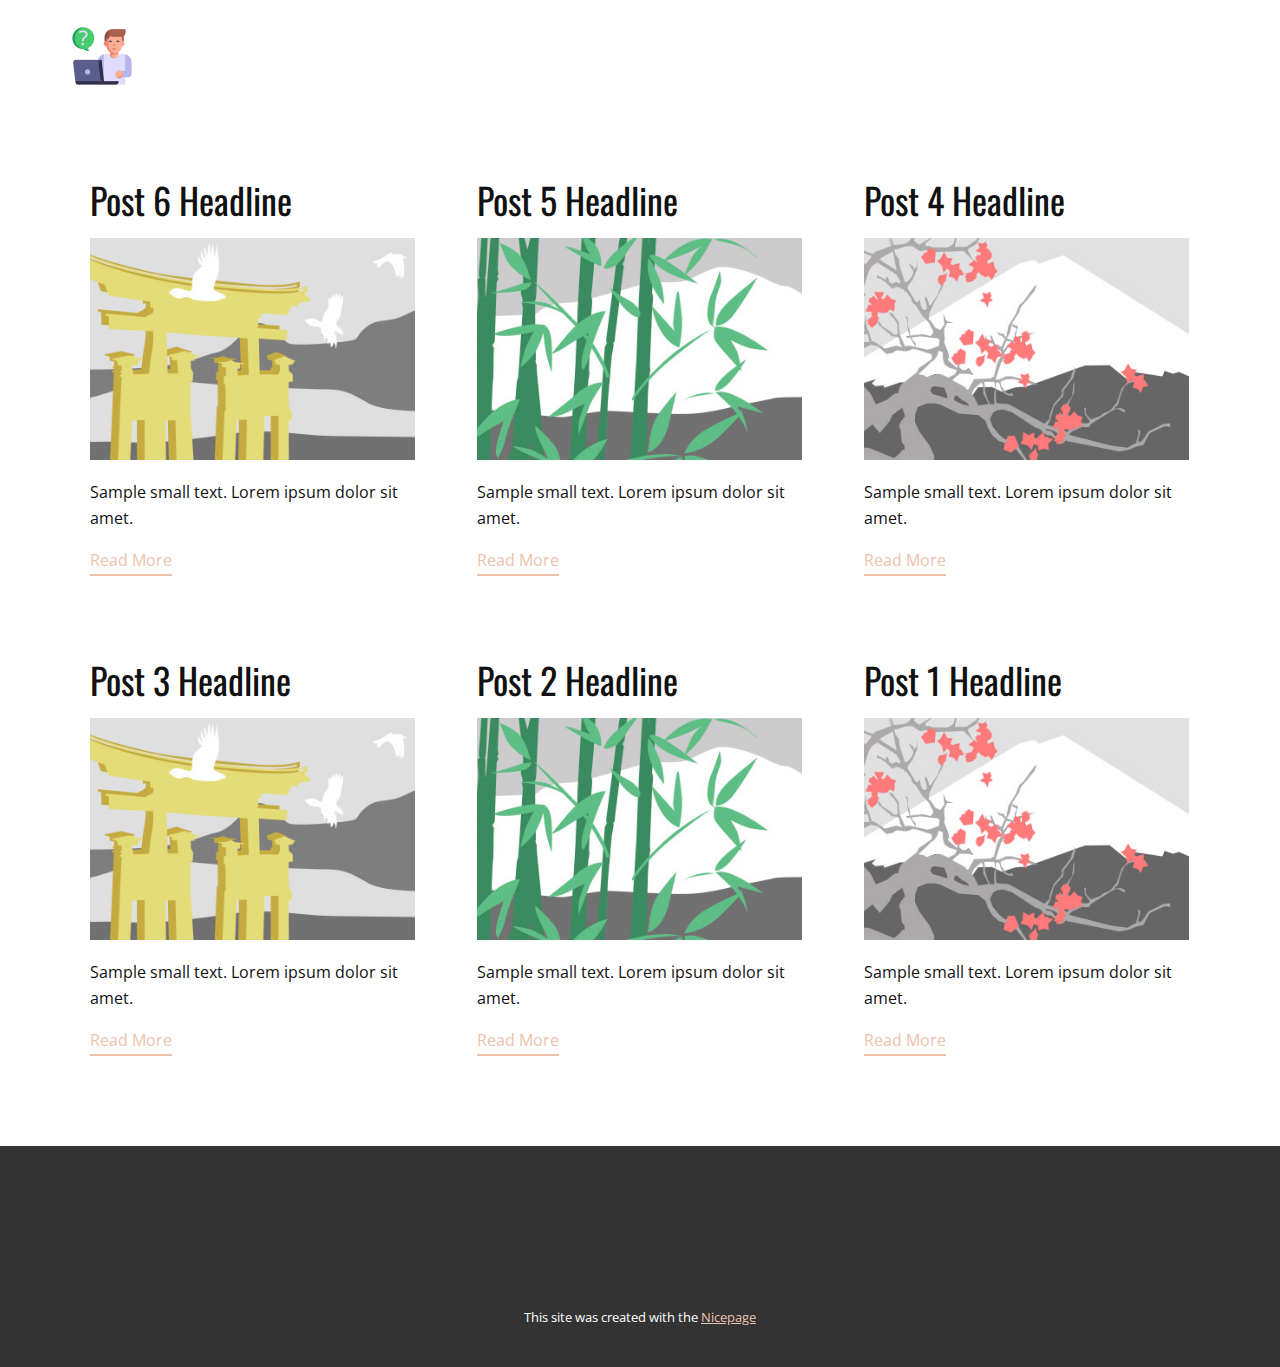
==== blog/blog.html @ 85a146d2 "Add files via upload" ====
<!DOCTYPE html>
<html style="font-size: 16px;" lang="en"><head>
    <meta name="viewport" content="width=device-width, initial-scale=1.0">
    <meta charset="utf-8">
    <meta name="keywords" content="">
    <meta name="description" content="">
    <title>Blog</title>
    <link rel="stylesheet" href="../nicepage.css" media="screen">
<link rel="stylesheet" href="../Blog-Template.css" media="screen">
    <script class="u-script" type="text/javascript" src="../jquery.js" defer=""></script>
    <script class="u-script" type="text/javascript" src="../nicepage.js" defer=""></script>
    <meta name="generator" content="Nicepage 6.15.2, nicepage.com">
    <link rel="icon" href="../images/query.png">
    <link id="u-theme-google-font" rel="stylesheet" href="https://fonts.googleapis.com/css?family=Oswald:200,300,400,500,600,700|Open+Sans:300,300i,400,400i,500,500i,600,600i,700,700i,800,800i">
    
    
    
    <script type="application/ld+json">{
		"@context": "http://schema.org",
		"@type": "Organization",
		"name": "Portfolio",
		"logo": "images/query.png?rand=3655"
}</script>
    <meta name="theme-color" content="#ecc2ab">
  <meta data-intl-tel-input-cdn-path="intlTelInput/"></head>
  <body data-path-to-root="./" data-include-products="false" class="u-body u-xl-mode" data-lang="en"><header class="u-clearfix u-header u-header" id="sec-f15a"><div class="u-clearfix u-sheet u-sheet-1">
        <a href="#" class="u-image u-logo u-image-1" data-image-width="512" data-image-height="512">
          <img src="../images/query.png?rand=3655" class="u-logo-image u-logo-image-1">
        </a>
      </div></header>
    <section class="u-clearfix u-section-1" id="sec-c0ba">
      <div class="u-clearfix u-sheet u-valign-middle u-sheet-1"><!--blog--><!--blog_options_json--><!--{"type":"Recent","source":"","tags":"","count":""}--><!--/blog_options_json-->
        <div class="u-blog u-expanded-width u-repeater u-repeater-1"><!--blog_post-->
          <div class="u-blog-post u-container-style u-repeater-item u-white u-repeater-item-1">
            <div class="u-container-layout u-similar-container u-valign-top u-container-layout-1"><!--blog_post_header-->
              <h4 class="u-blog-control u-text u-text-1">
                <a class="u-post-header-link" href="../blog/post-5.html">Post 6 Headline</a>
              </h4><!--/blog_post_header--><!--blog_post_image-->
              <a class="u-post-header-link" href="../blog/post-5.html"><img alt="" class="u-blog-control u-expanded-width u-image u-image-default u-image-1" src="../images/8ad73f3c.jpeg"></a><!--/blog_post_image--><!--blog_post_content-->
              <div class="u-blog-control u-post-content u-text u-text-2 fr-view">Sample small text. Lorem ipsum dolor sit amet.</div><!--/blog_post_content--><!--blog_post_readmore-->
              <a href="../blog/post-5.html" class="u-blog-control u-border-2 u-border-palette-1-base u-btn u-btn-rectangle u-button-style u-none u-btn-1"><!--blog_post_readmore_content--><!--options_json--><!--{"content":"","defaultValue":"Read More"}--><!--/options_json-->Read More<!--/blog_post_readmore_content--></a><!--/blog_post_readmore-->
            </div>
          </div><div class="u-blog-post u-container-style u-repeater-item u-video-cover u-white">
            <div class="u-container-layout u-similar-container u-valign-top u-container-layout-2"><!--blog_post_header-->
              <h4 class="u-blog-control u-text u-text-3">
                <a class="u-post-header-link" href="../blog/post-4.html">Post 5 Headline</a>
              </h4><!--/blog_post_header--><!--blog_post_image-->
              <a class="u-post-header-link" href="../blog/post-4.html"><img alt="" class="u-blog-control u-expanded-width u-image u-image-default u-image-2" src="../images/68f64b9d.jpeg"></a><!--/blog_post_image--><!--blog_post_content-->
              <div class="u-blog-control u-post-content u-text u-text-4 fr-view">Sample small text. Lorem ipsum dolor sit amet.</div><!--/blog_post_content--><!--blog_post_readmore-->
              <a href="../blog/post-4.html" class="u-blog-control u-border-2 u-border-palette-1-base u-btn u-btn-rectangle u-button-style u-none u-btn-2"><!--blog_post_readmore_content--><!--options_json--><!--{"content":"","defaultValue":"Read More"}--><!--/options_json-->Read More<!--/blog_post_readmore_content--></a><!--/blog_post_readmore-->
            </div>
          </div><div class="u-blog-post u-container-style u-repeater-item u-video-cover u-white">
            <div class="u-container-layout u-similar-container u-valign-top u-container-layout-3"><!--blog_post_header-->
              <h4 class="u-blog-control u-text u-text-5">
                <a class="u-post-header-link" href="../blog/post-3.html">Post 4 Headline</a>
              </h4><!--/blog_post_header--><!--blog_post_image-->
              <a class="u-post-header-link" href="../blog/post-3.html"><img alt="" class="u-blog-control u-expanded-width u-image u-image-default u-image-3" src="../images/0fd3416c.jpeg"></a><!--/blog_post_image--><!--blog_post_content-->
              <div class="u-blog-control u-post-content u-text u-text-6 fr-view">Sample small text. Lorem ipsum dolor sit amet.</div><!--/blog_post_content--><!--blog_post_readmore-->
              <a href="../blog/post-3.html" class="u-blog-control u-border-2 u-border-palette-1-base u-btn u-btn-rectangle u-button-style u-none u-btn-3"><!--blog_post_readmore_content--><!--options_json--><!--{"content":"","defaultValue":"Read More"}--><!--/options_json-->Read More<!--/blog_post_readmore_content--></a><!--/blog_post_readmore-->
            </div>
          </div><div class="u-blog-post u-container-style u-repeater-item u-white u-repeater-item-1">
            <div class="u-container-layout u-similar-container u-valign-top u-container-layout-1"><!--blog_post_header-->
              <h4 class="u-blog-control u-text u-text-1">
                <a class="u-post-header-link" href="../blog/post-2.html">Post 3 Headline</a>
              </h4><!--/blog_post_header--><!--blog_post_image-->
              <a class="u-post-header-link" href="../blog/post-2.html"><img alt="" class="u-blog-control u-expanded-width u-image u-image-default u-image-1" src="../images/8ad73f3c.jpeg"></a><!--/blog_post_image--><!--blog_post_content-->
              <div class="u-blog-control u-post-content u-text u-text-2 fr-view">Sample small text. Lorem ipsum dolor sit amet.</div><!--/blog_post_content--><!--blog_post_readmore-->
              <a href="../blog/post-2.html" class="u-blog-control u-border-2 u-border-palette-1-base u-btn u-btn-rectangle u-button-style u-none u-btn-1"><!--blog_post_readmore_content--><!--options_json--><!--{"content":"","defaultValue":"Read More"}--><!--/options_json-->Read More<!--/blog_post_readmore_content--></a><!--/blog_post_readmore-->
            </div>
          </div><div class="u-blog-post u-container-style u-repeater-item u-video-cover u-white">
            <div class="u-container-layout u-similar-container u-valign-top u-container-layout-2"><!--blog_post_header-->
              <h4 class="u-blog-control u-text u-text-3">
                <a class="u-post-header-link" href="../blog/post-1.html">Post 2 Headline</a>
              </h4><!--/blog_post_header--><!--blog_post_image-->
              <a class="u-post-header-link" href="../blog/post-1.html"><img alt="" class="u-blog-control u-expanded-width u-image u-image-default u-image-2" src="../images/68f64b9d.jpeg"></a><!--/blog_post_image--><!--blog_post_content-->
              <div class="u-blog-control u-post-content u-text u-text-4 fr-view">Sample small text. Lorem ipsum dolor sit amet.</div><!--/blog_post_content--><!--blog_post_readmore-->
              <a href="../blog/post-1.html" class="u-blog-control u-border-2 u-border-palette-1-base u-btn u-btn-rectangle u-button-style u-none u-btn-2"><!--blog_post_readmore_content--><!--options_json--><!--{"content":"","defaultValue":"Read More"}--><!--/options_json-->Read More<!--/blog_post_readmore_content--></a><!--/blog_post_readmore-->
            </div>
          </div><div class="u-blog-post u-container-style u-repeater-item u-video-cover u-white">
            <div class="u-container-layout u-similar-container u-valign-top u-container-layout-3"><!--blog_post_header-->
              <h4 class="u-blog-control u-text u-text-5">
                <a class="u-post-header-link" href="../blog/post.html">Post 1 Headline</a>
              </h4><!--/blog_post_header--><!--blog_post_image-->
              <a class="u-post-header-link" href="../blog/post.html"><img alt="" class="u-blog-control u-expanded-width u-image u-image-default u-image-3" src="../images/0fd3416c.jpeg"></a><!--/blog_post_image--><!--blog_post_content-->
              <div class="u-blog-control u-post-content u-text u-text-6 fr-view">Sample small text. Lorem ipsum dolor sit amet.</div><!--/blog_post_content--><!--blog_post_readmore-->
              <a href="../blog/post.html" class="u-blog-control u-border-2 u-border-palette-1-base u-btn u-btn-rectangle u-button-style u-none u-btn-3"><!--blog_post_readmore_content--><!--options_json--><!--{"content":"","defaultValue":"Read More"}--><!--/options_json-->Read More<!--/blog_post_readmore_content--></a><!--/blog_post_readmore-->
            </div>
          </div><!--/blog_post--><!--blog_post-->
          <!--/blog_post--><!--blog_post-->
          <!--/blog_post-->
        </div><!--/blog-->
      </div>
    </section>
    
    
    
    <footer class="u-clearfix u-footer u-grey-80" id="sec-ffda"><div class="u-clearfix u-sheet u-sheet-1"></div></footer>
    <section class="u-backlink u-clearfix u-grey-80">
      <p class="u-text">
        <span>This site was created with the </span>
        <a class="u-link" href="https://nicepage.com/" target="_blank" rel="nofollow">
          <span>Nicepage</span>
        </a>
      </p>
    </section>
  
</body></html>
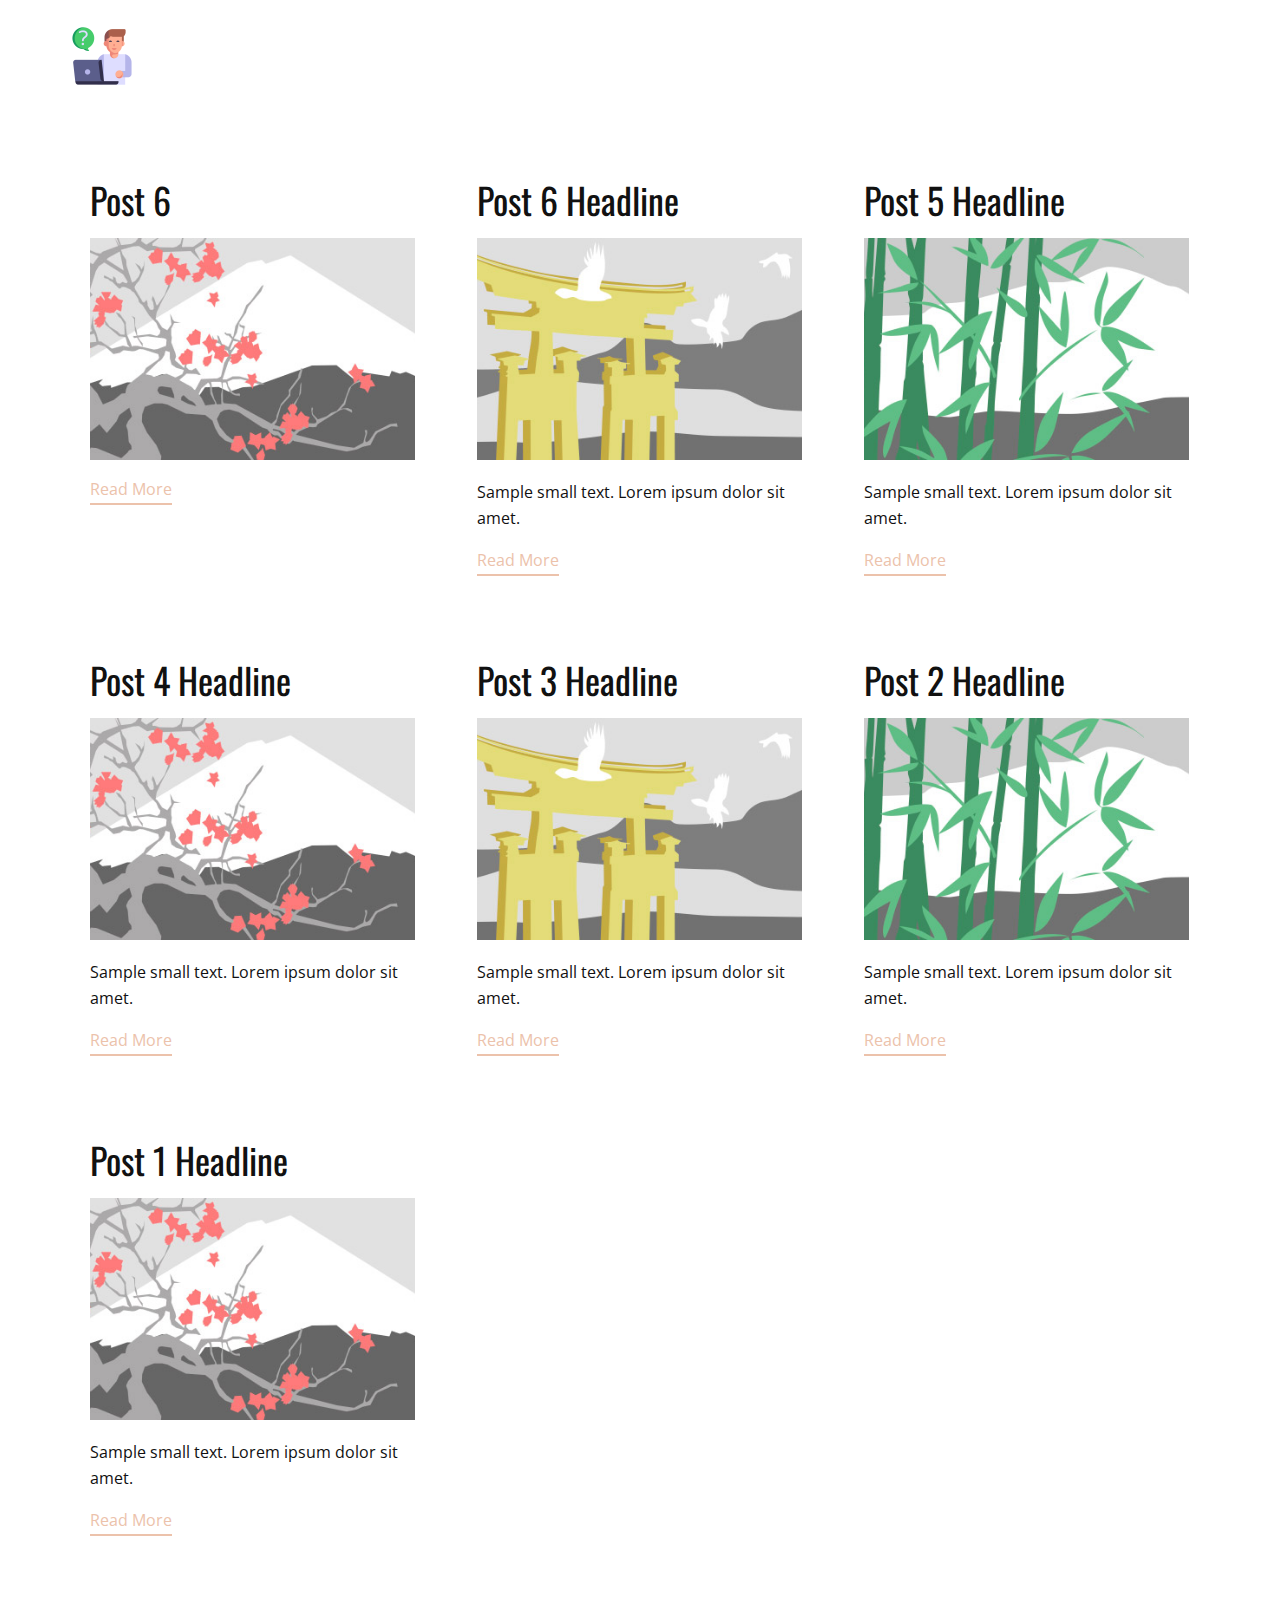
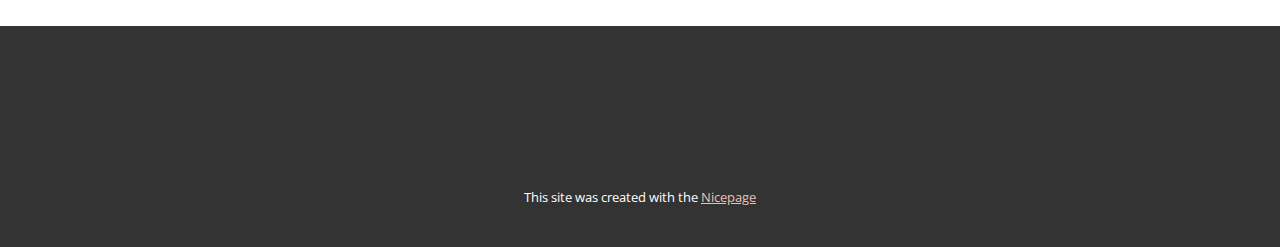
==== commit b94d1d66: "Add files via upload" ====
--- a/blog/blog.html
+++ b/blog/blog.html
@@ -34,56 +34,65 @@
           <div class="u-blog-post u-container-style u-repeater-item u-white u-repeater-item-1">
             <div class="u-container-layout u-similar-container u-valign-top u-container-layout-1"><!--blog_post_header-->
               <h4 class="u-blog-control u-text u-text-1">
-                <a class="u-post-header-link" href="../blog/post-5.html">Post 6 Headline</a>
+                <a class="u-post-header-link" href="../blog/post-6.html">Post 6</a>
               </h4><!--/blog_post_header--><!--blog_post_image-->
-              <a class="u-post-header-link" href="../blog/post-5.html"><img alt="" class="u-blog-control u-expanded-width u-image u-image-default u-image-1" src="../images/8ad73f3c.jpeg"></a><!--/blog_post_image--><!--blog_post_content-->
-              <div class="u-blog-control u-post-content u-text u-text-2 fr-view">Sample small text. Lorem ipsum dolor sit amet.</div><!--/blog_post_content--><!--blog_post_readmore-->
-              <a href="../blog/post-5.html" class="u-blog-control u-border-2 u-border-palette-1-base u-btn u-btn-rectangle u-button-style u-none u-btn-1"><!--blog_post_readmore_content--><!--options_json--><!--{"content":"","defaultValue":"Read More"}--><!--/options_json-->Read More<!--/blog_post_readmore_content--></a><!--/blog_post_readmore-->
+              <a class="u-post-header-link" href="../blog/post-6.html"><img alt="" class="u-blog-control u-expanded-width u-image u-image-default u-image-1" src="../images/0fd3416c.jpeg"></a><!--/blog_post_image--><!--blog_post_content-->
+              <!--/blog_post_content--><!--blog_post_readmore-->
+              <a href="../blog/post-6.html" class="u-blog-control u-border-2 u-border-palette-1-base u-btn u-btn-rectangle u-button-style u-none u-btn-1"><!--blog_post_readmore_content--><!--options_json--><!--{"content":"","defaultValue":"Read More"}--><!--/options_json-->Read More<!--/blog_post_readmore_content--></a><!--/blog_post_readmore-->
             </div>
           </div><div class="u-blog-post u-container-style u-repeater-item u-video-cover u-white">
             <div class="u-container-layout u-similar-container u-valign-top u-container-layout-2"><!--blog_post_header-->
               <h4 class="u-blog-control u-text u-text-3">
-                <a class="u-post-header-link" href="../blog/post-4.html">Post 5 Headline</a>
+                <a class="u-post-header-link" href="../blog/post-5.html">Post 6 Headline</a>
               </h4><!--/blog_post_header--><!--blog_post_image-->
-              <a class="u-post-header-link" href="../blog/post-4.html"><img alt="" class="u-blog-control u-expanded-width u-image u-image-default u-image-2" src="../images/68f64b9d.jpeg"></a><!--/blog_post_image--><!--blog_post_content-->
+              <a class="u-post-header-link" href="../blog/post-5.html"><img alt="" class="u-blog-control u-expanded-width u-image u-image-default u-image-2" src="../images/8ad73f3c.jpeg"></a><!--/blog_post_image--><!--blog_post_content-->
               <div class="u-blog-control u-post-content u-text u-text-4 fr-view">Sample small text. Lorem ipsum dolor sit amet.</div><!--/blog_post_content--><!--blog_post_readmore-->
-              <a href="../blog/post-4.html" class="u-blog-control u-border-2 u-border-palette-1-base u-btn u-btn-rectangle u-button-style u-none u-btn-2"><!--blog_post_readmore_content--><!--options_json--><!--{"content":"","defaultValue":"Read More"}--><!--/options_json-->Read More<!--/blog_post_readmore_content--></a><!--/blog_post_readmore-->
+              <a href="../blog/post-5.html" class="u-blog-control u-border-2 u-border-palette-1-base u-btn u-btn-rectangle u-button-style u-none u-btn-2"><!--blog_post_readmore_content--><!--options_json--><!--{"content":"","defaultValue":"Read More"}--><!--/options_json-->Read More<!--/blog_post_readmore_content--></a><!--/blog_post_readmore-->
             </div>
           </div><div class="u-blog-post u-container-style u-repeater-item u-video-cover u-white">
             <div class="u-container-layout u-similar-container u-valign-top u-container-layout-3"><!--blog_post_header-->
               <h4 class="u-blog-control u-text u-text-5">
-                <a class="u-post-header-link" href="../blog/post-3.html">Post 4 Headline</a>
+                <a class="u-post-header-link" href="../blog/post-4.html">Post 5 Headline</a>
               </h4><!--/blog_post_header--><!--blog_post_image-->
-              <a class="u-post-header-link" href="../blog/post-3.html"><img alt="" class="u-blog-control u-expanded-width u-image u-image-default u-image-3" src="../images/0fd3416c.jpeg"></a><!--/blog_post_image--><!--blog_post_content-->
+              <a class="u-post-header-link" href="../blog/post-4.html"><img alt="" class="u-blog-control u-expanded-width u-image u-image-default u-image-3" src="../images/68f64b9d.jpeg"></a><!--/blog_post_image--><!--blog_post_content-->
               <div class="u-blog-control u-post-content u-text u-text-6 fr-view">Sample small text. Lorem ipsum dolor sit amet.</div><!--/blog_post_content--><!--blog_post_readmore-->
-              <a href="../blog/post-3.html" class="u-blog-control u-border-2 u-border-palette-1-base u-btn u-btn-rectangle u-button-style u-none u-btn-3"><!--blog_post_readmore_content--><!--options_json--><!--{"content":"","defaultValue":"Read More"}--><!--/options_json-->Read More<!--/blog_post_readmore_content--></a><!--/blog_post_readmore-->
+              <a href="../blog/post-4.html" class="u-blog-control u-border-2 u-border-palette-1-base u-btn u-btn-rectangle u-button-style u-none u-btn-3"><!--blog_post_readmore_content--><!--options_json--><!--{"content":"","defaultValue":"Read More"}--><!--/options_json-->Read More<!--/blog_post_readmore_content--></a><!--/blog_post_readmore-->
             </div>
           </div><div class="u-blog-post u-container-style u-repeater-item u-white u-repeater-item-1">
             <div class="u-container-layout u-similar-container u-valign-top u-container-layout-1"><!--blog_post_header-->
               <h4 class="u-blog-control u-text u-text-1">
-                <a class="u-post-header-link" href="../blog/post-2.html">Post 3 Headline</a>
+                <a class="u-post-header-link" href="../blog/post-3.html">Post 4 Headline</a>
               </h4><!--/blog_post_header--><!--blog_post_image-->
-              <a class="u-post-header-link" href="../blog/post-2.html"><img alt="" class="u-blog-control u-expanded-width u-image u-image-default u-image-1" src="../images/8ad73f3c.jpeg"></a><!--/blog_post_image--><!--blog_post_content-->
+              <a class="u-post-header-link" href="../blog/post-3.html"><img alt="" class="u-blog-control u-expanded-width u-image u-image-default u-image-1" src="../images/0fd3416c.jpeg"></a><!--/blog_post_image--><!--blog_post_content-->
               <div class="u-blog-control u-post-content u-text u-text-2 fr-view">Sample small text. Lorem ipsum dolor sit amet.</div><!--/blog_post_content--><!--blog_post_readmore-->
-              <a href="../blog/post-2.html" class="u-blog-control u-border-2 u-border-palette-1-base u-btn u-btn-rectangle u-button-style u-none u-btn-1"><!--blog_post_readmore_content--><!--options_json--><!--{"content":"","defaultValue":"Read More"}--><!--/options_json-->Read More<!--/blog_post_readmore_content--></a><!--/blog_post_readmore-->
+              <a href="../blog/post-3.html" class="u-blog-control u-border-2 u-border-palette-1-base u-btn u-btn-rectangle u-button-style u-none u-btn-1"><!--blog_post_readmore_content--><!--options_json--><!--{"content":"","defaultValue":"Read More"}--><!--/options_json-->Read More<!--/blog_post_readmore_content--></a><!--/blog_post_readmore-->
             </div>
           </div><div class="u-blog-post u-container-style u-repeater-item u-video-cover u-white">
             <div class="u-container-layout u-similar-container u-valign-top u-container-layout-2"><!--blog_post_header-->
               <h4 class="u-blog-control u-text u-text-3">
-                <a class="u-post-header-link" href="../blog/post-1.html">Post 2 Headline</a>
+                <a class="u-post-header-link" href="../blog/post-2.html">Post 3 Headline</a>
               </h4><!--/blog_post_header--><!--blog_post_image-->
-              <a class="u-post-header-link" href="../blog/post-1.html"><img alt="" class="u-blog-control u-expanded-width u-image u-image-default u-image-2" src="../images/68f64b9d.jpeg"></a><!--/blog_post_image--><!--blog_post_content-->
+              <a class="u-post-header-link" href="../blog/post-2.html"><img alt="" class="u-blog-control u-expanded-width u-image u-image-default u-image-2" src="../images/8ad73f3c.jpeg"></a><!--/blog_post_image--><!--blog_post_content-->
               <div class="u-blog-control u-post-content u-text u-text-4 fr-view">Sample small text. Lorem ipsum dolor sit amet.</div><!--/blog_post_content--><!--blog_post_readmore-->
-              <a href="../blog/post-1.html" class="u-blog-control u-border-2 u-border-palette-1-base u-btn u-btn-rectangle u-button-style u-none u-btn-2"><!--blog_post_readmore_content--><!--options_json--><!--{"content":"","defaultValue":"Read More"}--><!--/options_json-->Read More<!--/blog_post_readmore_content--></a><!--/blog_post_readmore-->
+              <a href="../blog/post-2.html" class="u-blog-control u-border-2 u-border-palette-1-base u-btn u-btn-rectangle u-button-style u-none u-btn-2"><!--blog_post_readmore_content--><!--options_json--><!--{"content":"","defaultValue":"Read More"}--><!--/options_json-->Read More<!--/blog_post_readmore_content--></a><!--/blog_post_readmore-->
             </div>
           </div><div class="u-blog-post u-container-style u-repeater-item u-video-cover u-white">
             <div class="u-container-layout u-similar-container u-valign-top u-container-layout-3"><!--blog_post_header-->
               <h4 class="u-blog-control u-text u-text-5">
+                <a class="u-post-header-link" href="../blog/post-1.html">Post 2 Headline</a>
+              </h4><!--/blog_post_header--><!--blog_post_image-->
+              <a class="u-post-header-link" href="../blog/post-1.html"><img alt="" class="u-blog-control u-expanded-width u-image u-image-default u-image-3" src="../images/68f64b9d.jpeg"></a><!--/blog_post_image--><!--blog_post_content-->
+              <div class="u-blog-control u-post-content u-text u-text-6 fr-view">Sample small text. Lorem ipsum dolor sit amet.</div><!--/blog_post_content--><!--blog_post_readmore-->
+              <a href="../blog/post-1.html" class="u-blog-control u-border-2 u-border-palette-1-base u-btn u-btn-rectangle u-button-style u-none u-btn-3"><!--blog_post_readmore_content--><!--options_json--><!--{"content":"","defaultValue":"Read More"}--><!--/options_json-->Read More<!--/blog_post_readmore_content--></a><!--/blog_post_readmore-->
+            </div>
+          </div><div class="u-blog-post u-container-style u-repeater-item u-white u-repeater-item-1">
+            <div class="u-container-layout u-similar-container u-valign-top u-container-layout-1"><!--blog_post_header-->
+              <h4 class="u-blog-control u-text u-text-1">
                 <a class="u-post-header-link" href="../blog/post.html">Post 1 Headline</a>
               </h4><!--/blog_post_header--><!--blog_post_image-->
-              <a class="u-post-header-link" href="../blog/post.html"><img alt="" class="u-blog-control u-expanded-width u-image u-image-default u-image-3" src="../images/0fd3416c.jpeg"></a><!--/blog_post_image--><!--blog_post_content-->
-              <div class="u-blog-control u-post-content u-text u-text-6 fr-view">Sample small text. Lorem ipsum dolor sit amet.</div><!--/blog_post_content--><!--blog_post_readmore-->
-              <a href="../blog/post.html" class="u-blog-control u-border-2 u-border-palette-1-base u-btn u-btn-rectangle u-button-style u-none u-btn-3"><!--blog_post_readmore_content--><!--options_json--><!--{"content":"","defaultValue":"Read More"}--><!--/options_json-->Read More<!--/blog_post_readmore_content--></a><!--/blog_post_readmore-->
+              <a class="u-post-header-link" href="../blog/post.html"><img alt="" class="u-blog-control u-expanded-width u-image u-image-default u-image-1" src="../images/0fd3416c.jpeg"></a><!--/blog_post_image--><!--blog_post_content-->
+              <div class="u-blog-control u-post-content u-text u-text-2 fr-view">Sample small text. Lorem ipsum dolor sit amet.</div><!--/blog_post_content--><!--blog_post_readmore-->
+              <a href="../blog/post.html" class="u-blog-control u-border-2 u-border-palette-1-base u-btn u-btn-rectangle u-button-style u-none u-btn-1"><!--blog_post_readmore_content--><!--options_json--><!--{"content":"","defaultValue":"Read More"}--><!--/options_json-->Read More<!--/blog_post_readmore_content--></a><!--/blog_post_readmore-->
             </div>
           </div><!--/blog_post--><!--blog_post-->
           <!--/blog_post--><!--blog_post-->
